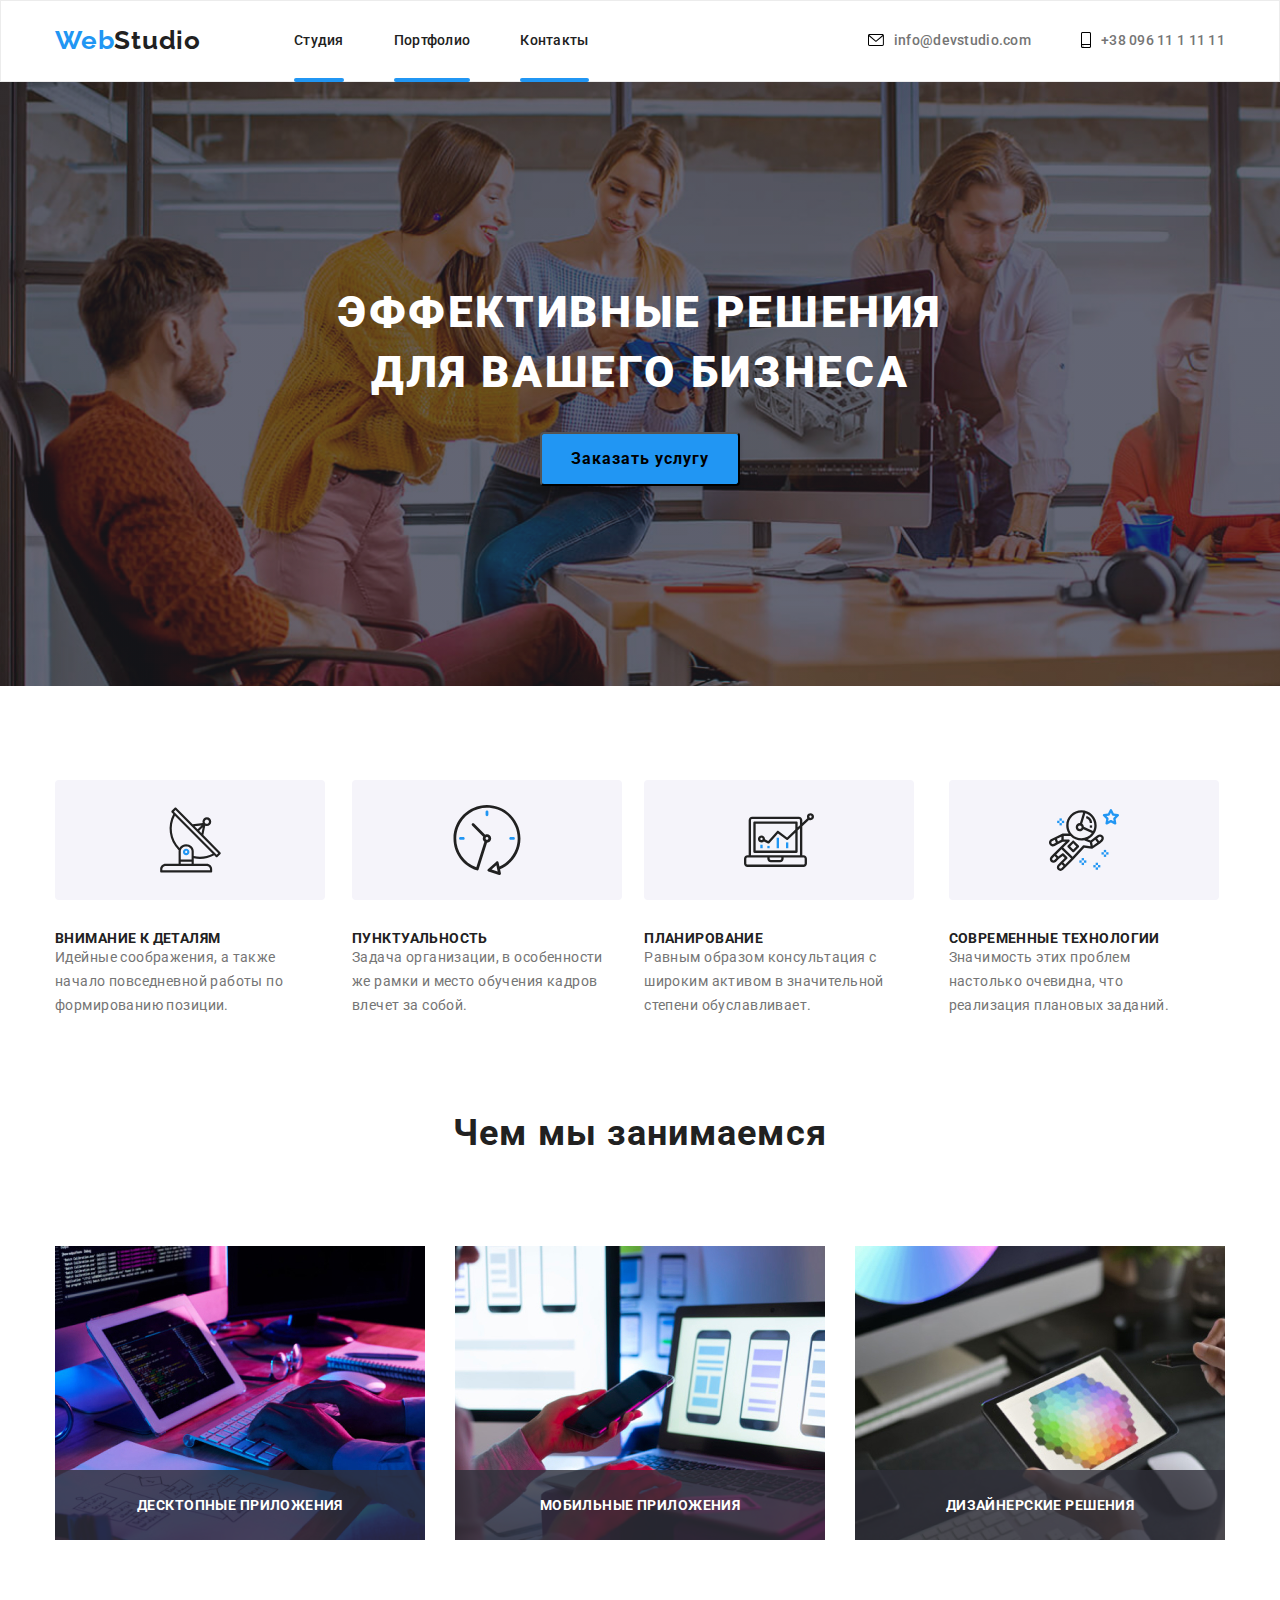
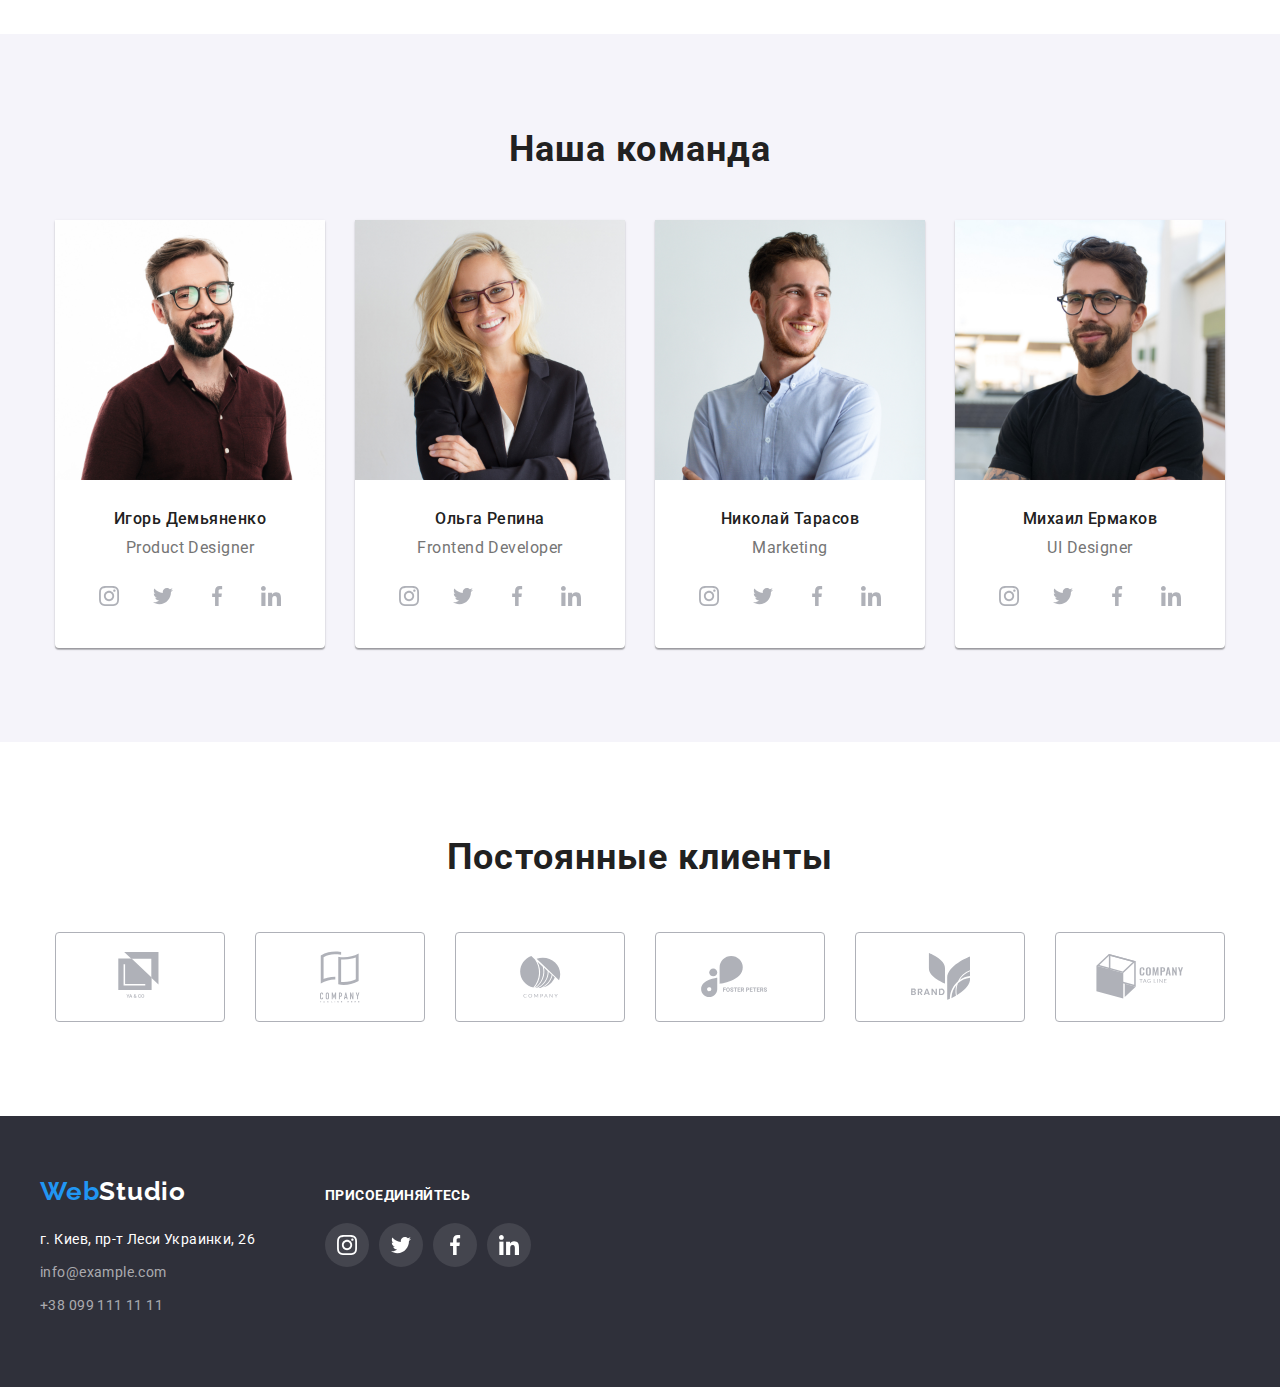
==== index.html @ 0ca14610 "1" ====
<!DOCTYPE html>
<html lang="ru">
<head>
    <meta charset="UTF-8">
    <meta name="viewport" content="width=device-width, initial-scale=1.0">
    <title>WebStudio</title>
    <link rel="stylesheet" href="https://cdnjs.cloudflare.com/ajax/libs/modern-normalize/1.0.0/modern-normalize.min.css">
    <link rel="preconnect" href="https://fonts.gstatic.com">
    <link href="https://fonts.googleapis.com/css2?family=Raleway:wght@700&family=Roboto:wght@400;500;700;900&display=swap"
        rel="stylesheet">
        <link rel="stylesheet" href="./css/styles.css"/>
</head>
<body> 
    <header class="top-heder">
        <div class="container">
        <nav class="navigation">
        <a class="logo" href="WebStudio"><span class="logo-blue">Web</span><span class="logo-black">Studio</span>
        </a>

        <ul class="navigation-list-header">
            <li class="navigation-list-header-item">
                <a class="navigation-list-link" href="./index.html">Студия</a>
            </li>
            <li class="navigation-list-header-item">
                <a class="navigation-list-link" href="./portfolio.html">Портфолио</a>
            </li>
            <li class="navigation-list-header-item">
                <a class="navigation-list-link" href="#">Контакты</a>
            </li>
        </ul>
        </nav>
    <address class="contact">
       <a class="contact-email" href="mailto:info@devstudio.com">
           <svg class="icon-envelope" width="16px" height="12px">
               <use href="./images/sprite.svg#icon-envelope"></use>
           </svg>
        info@devstudio.com</a>
        <a class="contact-tel" href="tel:+380961111111">
            <svg class="icon-smartphone" width="10px" height="16">
                <use href="./images/sprite.svg#icon-smartphone"></use>
            </svg>
            +38 096 11 1 11 11</a>
     </address>
    </div>
    </header>

    <main class="main-section">
        <!--Hero-->
         <section class="hero">
            <div class="hero-black-section">
                <h1 class="main-title">Эффективные решения <br/> для вашего бизнеса</h1>
                <button class="modal-btn" type="button" data-modal-open>Заказать услугу</button>
        </section>
    <!--Details-->
        <section class="details">
            <div class="container"> 
            <ul class="priorities-list">
                <li class="priorities-list-item" >
                    <a class="priorities-list-item-mark" href="">
                        <svg class="priorities-list-item-icon" width="65px" height="">
                            <use href="./images/sprite.svg#icon-antenna"></use>
                        </svg>
                    </a>
                    <h3 class="priorities-list-item-title" >Внимание к деталям</h3>
                    <p class="priorities-list-item-decription">Идейные соображения, а также начало повседневной работы по формированию позиции.</p>
                </li>
                <li class="priorities-list-item" >
                    <a class="priorities-list-item-mark" href="">
                        <svg class="priorities-list-item-icon" width="70px" height="">
                            <use href="./images/sprite.svg#icon-clock"></use>
                        </svg>
                    </a>
                    <h3 class="priorities-list-item-title">Пунктуальность</h3>
                    <p class="priorities-list-item-decription">Задача организации, в особенности же рамки и место обучения кадров влечет за собой.</p>
                </li>
                <li  class="priorities-list-item" >
                    <a class="priorities-list-item-mark" href="">
                        <svg class="priorities-list-item-icon" width="70px" height="">
                            <use href="./images/sprite.svg#icon-diagram"></use>
                        </svg>
                    </a>
                    <h3 class="priorities-list-item-title">Планирование</h3>
                    <p class="priorities-list-item-decription">Равным образом консультация с широким активом в значительной степени обуславливает.</p>
                </li>
                <li class="priorities-list-item" >
                    <a class="priorities-list-item-mark" href="">
                        <svg class="priorities-list-item-icon" width="70px" height="">
                            <use href="./images/sprite.svg#icon-astronaut"></use>
                        </svg>
                    </a>
                    <h3 class="priorities-list-item-title">Современные технологии</h3>
                    <p class="priorities-list-item-decription">Значимость этих проблем настолько очевидна, что реализация плановых заданий.</p>
                </li>
            </ul>
            </div>
        </section>
        
        <!--what are we doing,pictures-->
        <section class="pictures">
            <div class="container">
            <h2 class="title-second">Чем мы занимаемся</h2>
            <ul class="list-pictures-work">
                <li class="list-pictures-work-item">
                    <img src="./images/img.jpg" alt="человек работает за пк" width="370" height="294">
                    <p class="additional-description">Десктопные приложения</p>
                </li> 
                <li class="list-pictures-work-item">
                    <img src="./images/img-2.jpg" alt="человек работает на телефоне" width="370" height="294">
                    <p class="additional-description">Мобильные приложения</p>
                </li>
                <li class="list-pictures-work-item">
                    <img src="./images/img-3.jpg" alt="человек работает на планшете" width="370" height="294">
                    <p class="additional-description">Дизайнерские решения</p>
                </li>
            </ul>
        </div>
        </section>
        
        <!--our-team-->
            <section class="our-team">
                <div class="container">
                <h3 class="web-our-team">Наша команда</h3>
                <ul class="list-pictures-workers">
                   
                    <li class="list-pictures-workers-item">
                        <img src="./images/img-4.jpg" alt="Игорь Демьяненко" width="270" height="260">
                        <h3 class="workers-names">Игорь Демьяненко</h3>
                        <p class="professions">Product Designer</p>
                        <ul class="social-links">
                            <li class="social-links-list">
                                <a class="social-links-list-mark" href="">
                                    <svg class="social-links-icon" width="20" height="20">
                                        <use href="./images/sprite.svg#icon-instagram"></use>
                                    </svg>
                                </a>
                            </li>
                            <li class="social-links-list">
                                <a class="social-links-list-mark" href="">
                                    <svg class="social-links-icon" width="20" height="20">
                                        <use href="./images/sprite.svg#icon-twitter"></use>
                                    </svg>
                                </a>
                            </li>
                            <li class="social-links-list">
                                <a class="social-links-list-mark" href="">
                                    <svg class="social-links-icon" width="20" height="20">
                                        <use href="./images/sprite.svg#icon-facebook"></use>
                                    </svg>
                                </a>
                            </li>
                            <li class="social-links-list">
                                <a class="social-links-list-mark" href="">
                                    <svg class="social-links-icon" width="20" height="20">
                                        <use href="./images/sprite.svg#icon-linkedin"></use>
                                    </svg>
                                </a>
                            </li>
                        </ul>
                    </li>

                    <li class="list-pictures-workers-item">
                        <img src="./images/img-5.jpg" alt="Ольга Репина" width="270" height="260">
                        <h3 class="workers-names">Ольга Репина</h3>
                        <p class="professions">Frontend Developer</p>
                        <ul class="social-links">
                            <li class="social-links-list">
                                <a class="social-links-list-mark" href="">
                                    <svg class="social-links-icon" width="20" height="20">
                                        <use href="./images/sprite.svg#icon-instagram"></use>
                                    </svg>
                                </a>
                                </li>
                                <li class="social-links-list">
                                    <a class="social-links-list-mark" href="">
                                        <svg class="social-links-icon" width="20" height="20">
                                            <use href="./images/sprite.svg#icon-twitter"></use>
                                        </svg>
                                    </a>
                                </li>
                                <li class="social-links-list">
                                    <a class="social-links-list-mark" href="">
                                        <svg class="social-links-icon" width="20" height="20">
                                            <use href="./images/sprite.svg#icon-facebook"></use>
                                        </svg>
                                    </a>
                                </li>
                                <li class="social-links-list">
                                    <a class="social-links-list-mark" href="">
                                        <svg class="social-links-icon" width="20" height="20">
                                            <use href="./images/sprite.svg#icon-linkedin"></use>
                                        </svg>
                                    </a>
                            </li>
                        </ul>
                    </li>
                    
                  
                    <li class="list-pictures-workers-item">
                        <img src="./images/img-6.jpg" alt="Николай Тарасов" width="270" height="260">
                        <h3 class="workers-names">Николай Тарасов</h3>
                        <p class="professions">Marketing</p>
                                <ul class="social-links">
                                    <li class="social-links-list">
                                        <a class="social-links-list-mark" href="">
                                            <svg class="social-links-icon" width="20" height="20">
                                                <use href="./images/sprite.svg#icon-instagram"></use>
                                            </svg>
                                        </a>
                                        </li>
                                        <li class="social-links-list">
                                            <a class="social-links-list-mark" href="">
                                                <svg class="social-links-icon" width="20" height="20">
                                                    <use href="./images/sprite.svg#icon-twitter"></use>
                                                </svg>
                                            </a>
                                        </li>
                                        <li class="social-links-list">
                                            <a class="social-links-list-mark" href="">
                                                <svg class="social-links-icon" width="20" height="20">
                                                    <use href="./images/sprite.svg#icon-facebook"></use>
                                                </svg>
                                            </a>
                                        </li>
                                        <li class="social-links-list">
                                            <a class="social-links-list-mark" href="">
                                                <svg class="social-links-icon" width="20" height="20">
                                                    <use href="./images/sprite.svg#icon-linkedin"></use>
                                                </svg>
                                            </a>
                                    </li>
                                </ul>
                    </li>

                    <li class="list-pictures-workers-item">
                        <img src="./images/img-7.jpg" alt="Михаил Ермаков" width="270" height="260">
                        <h3 class="workers-names">Михаил Ермаков</h3>
                        <p class="professions">UI Designer</p>
                                <ul class="social-links">
                                    <li class="social-links-list">
                                    <a class="social-links-list-mark" href="">
                                        <svg class="social-links-icon" width="20" height="20">
                                            <use href="./images/sprite.svg#icon-instagram"></use>
                                        </svg>
                                    </a>
                                    </li>
                                    <li class="social-links-list">
                                        <a class="social-links-list-mark" href="">
                                            <svg class="social-links-icon" width="20" height="20">
                                                <use href="./images/sprite.svg#icon-twitter"></use>
                                            </svg>
                                        </a>
                                    </li>
                                    <li class="social-links-list">
                                        <a class="social-links-list-mark" href="">
                                            <svg class="social-links-icon" width="20" height="20">
                                                <use href="./images/sprite.svg#icon-facebook"></use>
                                            </svg>
                                        </a>
                                    </li>
                                    <li class="social-links-list">
                                        <a class="social-links-list-mark" href="">
                                            <svg class="social-links-icon" width="20" height="20">
                                                <use href="./images/sprite.svg#icon-linkedin"></use>
                                            </svg>
                                        </a>
                                    </li>
                                </ul>
                    </li>
                    
                </ul>
                
        </section>
        <!--regular-customers-->
        <section class="regular-customers">
            <div class="container">
                <h2 class="regular-customers-title">Постоянные клиенты</h2>
               <ul class="regular-customers-list">
                <li class="regular-customers-item">
                    <a class="regular-customers-mark" href=""> 
                        <svg class="regular-customers-icon" width="45" height="49">
                            <use href="./images/sprite.svg#icon-logo-1"></use>
                        </svg>
                    </a>
                </li>
                <li class="regular-customers-item">
                    <a class="regular-customers-mark" href="">
                        <svg class="regular-customers-icon" width="40" height="52">
                            <use href="./images/sprite.svg#icon-logo-2"></use>
                        </svg>
                    </a>
                </li>
                <li class="regular-customers-item">
                    <a class="regular-customers-mark" href="">
                        <svg class="regular-customers-icon" width="41" height="42">
                            <use href="./images/sprite.svg#icon-logo-3"></use>
                        </svg>
                    </a>
                </li>
                <li class="regular-customers-item">
                    <a class="regular-customers-mark" href="">
                        <svg class="regular-customers-icon" width="79" height="42">
                            <use href="./images/sprite.svg#icon-logo-4"></use>
                        </svg>
                    </a>
                </li>
            <li class="regular-customers-item">
                <a class="regular-customers-mark" href="">
                    <svg class="regular-customers-icon" width="59" height="47">
                        <use href="./images/sprite.svg#icon-logo-5"></use>
                    </svg>
                </a>
            </li>
            <li class="regular-customers-item">
                <a class="regular-customers-mark" href="">
                    <svg class="regular-customers-icon" width="88" height="45">
                        <use href="./images/sprite.svg#icon-logo-6"></use>
                    </svg>
                </a>
            </li>
               </ul>


            </div>

        </section>
    </main>
<!--contacts-->
<footer class="contacts">

    <div class="container">
        <address class="contact">
            <ul class="navigation-list-footer">
                <li class="navigation-list-item">
                    <a class="logo" href="WebStudio"><span class="logo-blue">Web</span><span
                            class="logo-white">Studio</span></a>
                </li>
                <li class="navigation-list-item">
                    <a class="contact-adress" href="https://googl/maps/p9azrNyudhK6fdbVA" target="_blank">г. Киев, пр-т
                        Леси Украинки, 26</a>
                </li>
                <li class="navigation-list-item">
                    <a class="contact-email-footer" href="mailto:info@example.com">info@example.com</a>
                </li>
                <li class="navigation-list-item">
                    <a class="contact-tel-footer" href="tel:+380991111111">+38 099 111 11 11</a>
                </li>
            </ul>

        </address>
        <address class="come-over">
            <h3 class="come-over-title">присоединяйтесь</h3>
            <ul class="social-links">
                <li class="social-links-list">
                    <a class="social-links-list-mark-footer" href="">
                        <svg class="social-links-icon-footer" width="20" height="20">
                            <use href="./images/sprite.svg#icon-instagram"></use>
                        </svg>
                    </a>
                </li>
                <li class="social-links-list">
                    <a class="social-links-list-mark-footer" href="">
                        <svg class="social-links-icon-footer" width="20" height="20">
                            <use href="./images/sprite.svg#icon-twitter"></use>
                        </svg>
                    </a>
                </li>
                <li class="social-links-list">
                    <a class="social-links-list-mark-footer" href="">
                        <svg class="social-links-icon-footer" width="20" height="20">
                            <use href="./images/sprite.svg#icon-facebook"></use>
                        </svg>
                    </a>
                </li>
                <li class="social-links-list">
                    <a class="social-links-list-mark-footer" href="">
                        <svg class="social-links-icon-footer" width="20" height="20">
                            <use href="./images/sprite.svg#icon-linkedin"></use>
                        </svg>
                    </a>
                </li>
            </ul>


        </address>
    </div>
</footer>
<div class="backdrop is-hidden" data-modal>
    <div class="modal">
        <button type="button" class="close-btn" data-modal-close>
            <svg class="close-btn_icon" width="18" height="18">
                <use href="./images/sprite_1.svg#icon-close-black-18dp-2-1"></use>
            </svg>
        </button>
    </div>
</div>
<script src="./js/modal.js"></script>
</body>
</html>
---- css/styles.css ----
/*===========HEADER=========*/

.top-heder {
  padding-top: 24px;
  padding-bottom: 25px;
  border: 1px solid #ececec;
}

.top-heder .container {
  display: flex;
  align-items: center;
}

.navigation {
  display: flex;
  align-items: center;
}

.navigation-list-header {
  display: flex;
  align-items: center;
}

.navigation-list-link .current {
  color: var(--accent-color);
}

.contact {
  display: flex;
  align-items: center;
}

.top-heder .logo {
  display: flex;
  align-items: center;
  margin-right: 93px;
}

.logo {
  font-family: var(--secondary-font);
  font-style: normal;
  font: weight 700;
  font-size: 26px;
  line-height: 1.192;
  letter-spacing: 0.03em;
  color: #2196f3;
}

.logo-blue {
  font-family: var(--secondary-font);
  font-style: normal;
  font-weight: 700;
  font-size: 26px;
  line-height: 1.192;
  letter-spacing: 0.03em;
  color: #2196f3;
}

.logo-black {
  font-family: var(--secondary-font);
  font-style: normal;
  font-weight: 700;
  font-size: 26px;
  line-height: 1.192;
  letter-spacing: 0.03em;
  color: #212121;
}

.logo-white {
  font-family: var(--secondary-font);
  font-style: normal;
  font-weight: 700;
  font-size: 26px;
  line-height: 1.192;
  letter-spacing: 0.03em;
  color: var(--accent-color-logo);
}

a {
  text-decoration: none;
}

:root {
  --main-font: "Roboto", sans-serif;
  --secondary-font: "Raleway", sans-serif;
  --accent-color: #2196f3;
  --accent-color-logo: #ffffff;
}

*, *::before, *::after {
  margin: 0;
  padding: 0;
}

img {
  display: block;
}

body {
  font-family: var(--main-font);
  font-style: normal;
}

.top-heder .navigation-list-header-item:not(:last-child) {
  margin-right: 50px;
}

.navigation-list-link {
  font-weight: 500;
  font-size: 14px;
  line-height: 1.143;
  letter-spacing: 0.02em;
  color: #212121;
  transition-duration: 250ms;
  transition-timing-function: cubic-bezier(0.4, 0, 0.2, 1);
}

.navigation-list-header-item {
  position: relative;
}

.navigation-list-link::after {
  content: "";
  display: block;
  position: absolute;
  width: 100%;
  height: 4px;
  background: #2196F3;
  border-radius: 2px;
  bottom: -32px
}

.top-heder .contact {
  margin-left: auto;
}

.contact-email {
  display: flex;
  align-items: center;
  font-weight: 500;
  font-size: 14px;
  line-height: 1.143;
  letter-spacing: 0.02em;
  color: #757575;
  margin-right: 50px;
  transition-duration: 250ms;
  transition-timing-function: cubic-bezier(0.4, 0, 0.2, 1);
}

.icon-envelope {
  margin-right: 10px;
  transition-duration: 250ms;
  transition-timing-function: cubic-bezier(0.4, 0, 0.2, 1);
}

.contact-email:hover .icon-envelope, .contact-email:focus .icon-envelope {
  fill: var(--accent-color);
}

.contact-tel:hover .icon-smartphone, .contact-tel:focus .icon-smartphone {
  fill: var(--accent-color);
}

.contact-tel {
  display: flex;
  align-items: center;
  font-weight: 500;
  font-size: 14px;
  line-height: 1.143;
  letter-spacing: 0.02em;
  color: #757575;
  transition-duration: 250ms;
  transition-timing-function: cubic-bezier(0.4, 0, 0.2, 1);
}

.icon-smartphone {
  margin-right: 10px;
  transition-duration: 250ms;
  transition-timing-function: cubic-bezier(0.4, 0, 0.2, 1);
}

.contact {
  font-style: normal;
}

.navigation-list-link:hover, .navigation-list-link:focus {
  color: var(--accent-color);
}

.contact-email:hover, .contact-email:focus {
  color: var(--accent-color);
}

.contact-tel:hover, .contact-tel:focus {
  color: var(--accent-color);
}

li {
  list-style-type: none;
}

.container {
  width: 1170px;
  margin: 0 auto;
}

/*========== END-HEADER========*/

/*============HERO============*/

.hero .container {
  display: flex;
  align-items: center;
}

.hero {
  background-image: url("../images/bg.jpg");
}

.modal-btn:hover, .modal-btn:focus {
  color: var(--accent-color-logo);
  background-color: var(--accent-color);
}

.modal-btn {
  min-width: 200px;
  background: #2196f3;
  box-shadow: 0px 4px 4px rgba(0, 0, 0, 0.15);
  border-radius: 4px;
  font-weight: 700;
  font-size: 16px;
  line-height: 1.875;
  text-align: center;
  letter-spacing: 0.06em;
  cursor: pointer;
  padding-top: 10px;
  padding-left: 22px;
  padding-bottom: 10px;
  padding-right: 22px;
  margin-top: 30px;
  transition-duration: 250ms;
  transition-timing-function: cubic-bezier(0.4, 0, 0.2, 1);
}

.main-title {
  width: 100%;
  font-weight: 900;
  font-size: 44px;
  line-height: 1.364;
  text-align: center;
  letter-spacing: 0.06em;
  text-transform: uppercase;
  color: #ffffff;
}

.hero {
  padding: 200px 0;
  background-color: #2f303a;
  background-image: linear-gradient( rgba(47, 48, 58, 0.4), rgba(47, 48, 58, 0.4)), url("../images/bg.jpg");
  background-repeat: no-repeat;
  background-size: cover;
}

.hero-black-section {
  width: 100%;
  border-radius: 0px;
  text-align: center;
}

/*============END-HERO============*/

/*===========Details=========*/

.details .container {
  display: flex;
}

.details {
  padding-top: 94px;
  padding-bottom: 94px;
}

.priorities-list {
  display: flex;
  justify-content: space-between;
}

.priorities-list-item-title {
  display: flex;
  justify-content: space-between;
}

.priorities-list-item-decription {
  display: flex;
}

.priorities-list-item-decription {
  font: weight 400;
  font-size: 14px;
  line-height: 1.714;
  letter-spacing: 0.03em;
  color: #757575;
  margin-right: 30px;
}

.priorities-list-item-title {
  font: weight 700;
  font-size: 14px;
  line-height: 1.143;
  letter-spacing: 0.03em;
  text-transform: uppercase;
  color: #212121;
  margin-right: 30px;
}

.priorities-list-item {}

.priorities-list-item-mark {
  display: flex;
  justify-content: center;
  width: 270px;
  height: 120px;
  background: #F5F4FA;
  border-radius: 4px;
  margin-bottom: 30px;
}

.priorities-list-item-icon {}

/*===========END-Details=========*/

/*=======what-are-we-doing-pictures==*/

.pictures {
  padding-top: 0px;
  padding-bottom: 94px;
}

.title-second {
  display: flex;
  justify-content: center;
}

.list-pictures-work {
  display: flex;
}

.list-pictures-work-item {
  display: flex;
  position: relative;
  margin-right: 30px;
  margin-top: 92px;
}

.additional-description {
  position: absolute;
  width: 205px;
  height: 16px;
  font-family: "Roboto", sans-serif;
  font-style: normal;
  font-weight: 700;
  font-size: 14px;
  line-height: 1.143;
  text-align: center;
  letter-spacing: 0.03em;
  text-transform: uppercase;
  color: #FFFFFF;
  bottom: 0;
  padding-top: 27px;
}

.additional-description {
  display: flex;
  justify-content: center;
  position: absolute;
  width: 370px;
  height: 70px;
  background: rgba(47, 48, 58, 0.8);
}

/*=======END-what-are-we-doing-pictures==*/

/*=========our-team========*/

.our-team {
  padding-top: 94px;
  padding-bottom: 94px;
}

.our-team {
  display: flex;
  background-color: #f5f4fa;
  width: 100%;
}

.web-our-team {
  font: weight 700;
  font-size: 36px;
  line-height: 1.167;
  text-align: center;
  letter-spacing: 0.03em;
  color: #212121;
  margin-bottom: 50px;
}

.list-pictures-workers {
  display: flex;
  justify-content: space-between;
}

.list-pictures-workers-item {
  margin-right: 30px;
  padding-bottom: 30px;
  background: #ffffff;
  box-shadow: 0px 1px 3px rgba(0, 0, 0, 0.12), 0px 1px 1px rgba(0, 0, 0, 0.14), 0px 2px 1px rgba(0, 0, 0, 0.2);
  border-radius: 0px 0px 4px 4px;
}

.professions {
  font-size: 16px;
  line-height: 1.186;
  text-align: center;
  letter-spacing: 0.03em;
  color: #757575;
  margin-top: 10px;
  margin-bottom: 16px;
}

.workers-names {
  font-weight: 500;
  font-size: 16px;
  line-height: 1.186;
  margin-top: 30px;
  font-family: "Roboto", sans-serif;
  font-style: normal;
  text-align: center;
  letter-spacing: 0.03em;
  color: #212121;
}

.title-second {
  font: weight 700;
  font-size: 36px;
  line-height: 1.167;
  text-align: center;
  letter-spacing: 0.03em;
  color: #212121;
}

.social-links-list-mark {
  display: flex;
  justify-content: center;
  align-items: center;
  background: #FFFFFF;
  width: 44px;
  height: 44px;
  border-radius: 50%;
  transition-property: all;
  transition-duration: 250ms;
  transition-timing-function: cubic-bezier(0.4, 0, 0.2, 1);
}

.social-links-list-mark:hover, .social-links-list-mark:focus {
  background-color: var(--accent-color);
}

.social-links-list-mark:hover .social-links-icon, .social-links-list-mark:focus .social-links-icon {
  fill: white;
}

.social-links {
  display: flex;
  justify-content: space-between;
  width: 206px;
  margin: 0 auto;
}

.social-links-icon {
  fill: #AFB1B8;
}

/*=========End-our-team========*/

/*========regular-customers=======*/

.regular-customers-title {
  font-family: "Roboto", sans-serif;
  font-style: normal;
  font-weight: 700;
  font-size: 36px;
  line-height: 1.167;
  text-align: center;
  letter-spacing: 0.03em;
  color: #212121;
  margin-bottom: 54px;
}

.regular-customers-list {
  display: flex;
  justify-content: space-between;
  width: 1170px;
  margin: 0 auto;
}

.regular-customers-mark {
  display: flex;
  justify-content: center;
  align-items: center;
  width: 170px;
  height: 90px;
  border: 1px solid #AFB1B8;
  box-sizing: border-box;
  border-radius: 4px;
  background-color: white;
  transition-property: all;
  transition-duration: 250ms;
  transition-timing-function: cubic-bezier(0.4, 0, 0.2, 1);
}

.regular-customers {
  padding-bottom: 94px;
  padding-top: 94px;
}

.regular-customers-icon {
  fill: #AFB1B8;
}

.regular-customers-mark:hover .regular-customers-icon, .regular-customers-mark:focus .regular-customers-icon {
  fill: var(--accent-color);
}

.regular-customers-mark:hover {
  border-color: var(--accent-color);
}

.regular-customers-mark:focus {
  outline: none;
  border-color: var(--accent-color);
}

/*========contacts========*/

.contacts {
  display: flex;
  background: #2f303a;
  width: 100%;
  padding-bottom: 60px;
  padding-top: 60px;
}

.contacts .contact {
  margin-right: 70px;
}

.contacts .container {
  display: flex;
  width: 1200px;
  align-items: baseline;
}

.navigation-list-footer {
  display: flex;
  flex-direction: column;
}

.navigation-list-item {
  margin-bottom: 20px;
}

.navigation-list-item:not(:first-child) {
  margin-bottom: 9px;
}

.navigation-list-item {
  font-size: 14px;
  line-height: 1.714;
  letter-spacing: 0.03em;
  color: #ffffff;
}

.contact-adress {
  font-family: "Roboto", sans-serif;
  font-style: normal;
  font-weight: normal;
  font-size: 14px;
  line-height: 1.714;
  letter-spacing: 0.03em;
  color: #ffffff;
}

.contact-email-footer {
  font-family: "Roboto", sans-serif;
  font-style: normal;
  font-weight: normal;
  font-size: 14px;
  line-height: 1.174;
  letter-spacing: 0.03em;
  color: rgba(255, 255, 255, 0.6);
}

.contact-tel-footer {
  font-size: 14px;
  line-height: 1.714;
  letter-spacing: 0.03em;
  color: rgba(255, 255, 255, 0.6);
}

/*===========end-contacts=======*/

/*==========come-over========*/

.come-over {
  width: 206px;
  height: 80px;
}

.come-over-title {
  width: 145px;
  font-family: "Roboto", sans-serif;
  font-style: normal;
  font-weight: 700;
  font-size: 14px;
  line-height: 1.143;
  letter-spacing: 0.03em;
  text-transform: uppercase;
  color: #FFFFFF;
  margin-bottom: 20px;
}

.contacts-footer {
  display: flex;
  align-content: flex-start;
}

.social-links-list-mark-footer {
  display: flex;
  justify-content: center;
  align-items: center;
  background: rgba(255, 255, 255, 0.1);
  width: 44px;
  height: 44px;
  border-radius: 50%;
  transition-property: all;
  transition-duration: 250ms;
  transition-timing-function: cubic-bezier(0.4, 0, 0.2, 1);
}

.social-links-list-mark-footer:hover, .social-links-list-mark-footer:focus {
  background-color: var(--accent-color);
}

.social-links {
  display: flex;
  justify-content: space-between;
  width: 206px;
  margin: 0 auto;
}

.social-links-icon-footer {
  fill: white
}

/*===========end-contacts=======*/

/*===========backdrop=======*/

.backdrop {
  position: fixed;
  left: 0;
  top: 0;
  width: 100%;
  height: 100%;
  background-color: rgba(0, 0, 0, 0.1);
  transition-property: all;
  transition-duration: 250ms;
  transition-timing-function: cubic-bezier(0.4, 0, 0.2, 1);
}

.modal {
  position: absolute;
  top: 50%;
  left: 50%;
  transform: translate(-50%, -50%);
  width: 528px;
  min-height: 581px;
  background-color: white;
 
  box-shadow: 0px 1px 3px rgba(0, 0, 0, 0.12), 0px 1px 1px rgba(0, 0, 0, 0.14), 0px 2px 1px rgba(0, 0, 0, 0.2);
  border-radius: 4px;
}

.close-btn {
  position: absolute;
  top: 8px;
  right: 8px;
  width: 30px;
  height: 30px;
  background: #FFFFFF;
  border: 1px solid rgba(0, 0, 0, 0.1);
  box-sizing: border-box;
  border-radius: 50%;
  cursor: pointer;
}

.is-hidden {
  opacity: 0;
  visibility: hidden;
  pointer-events: none;
}

/*===========end-backdrope=======*/
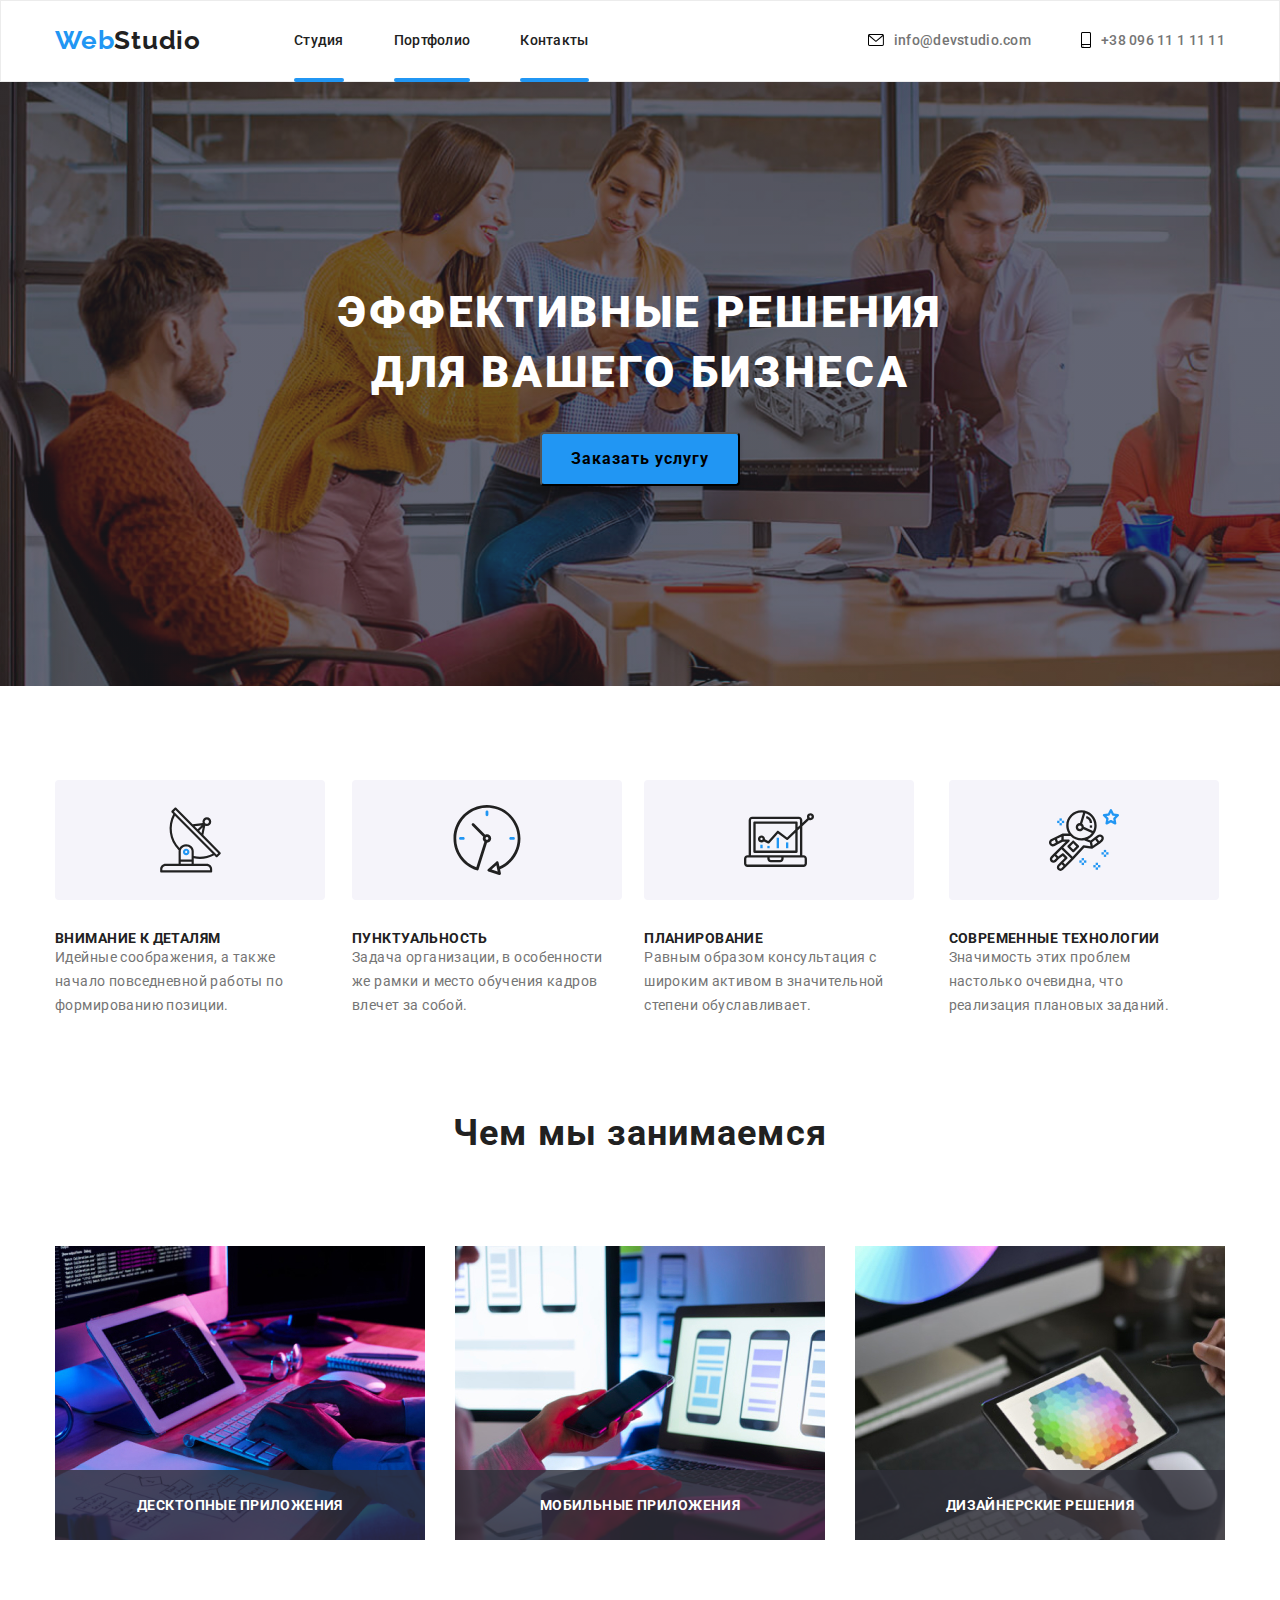
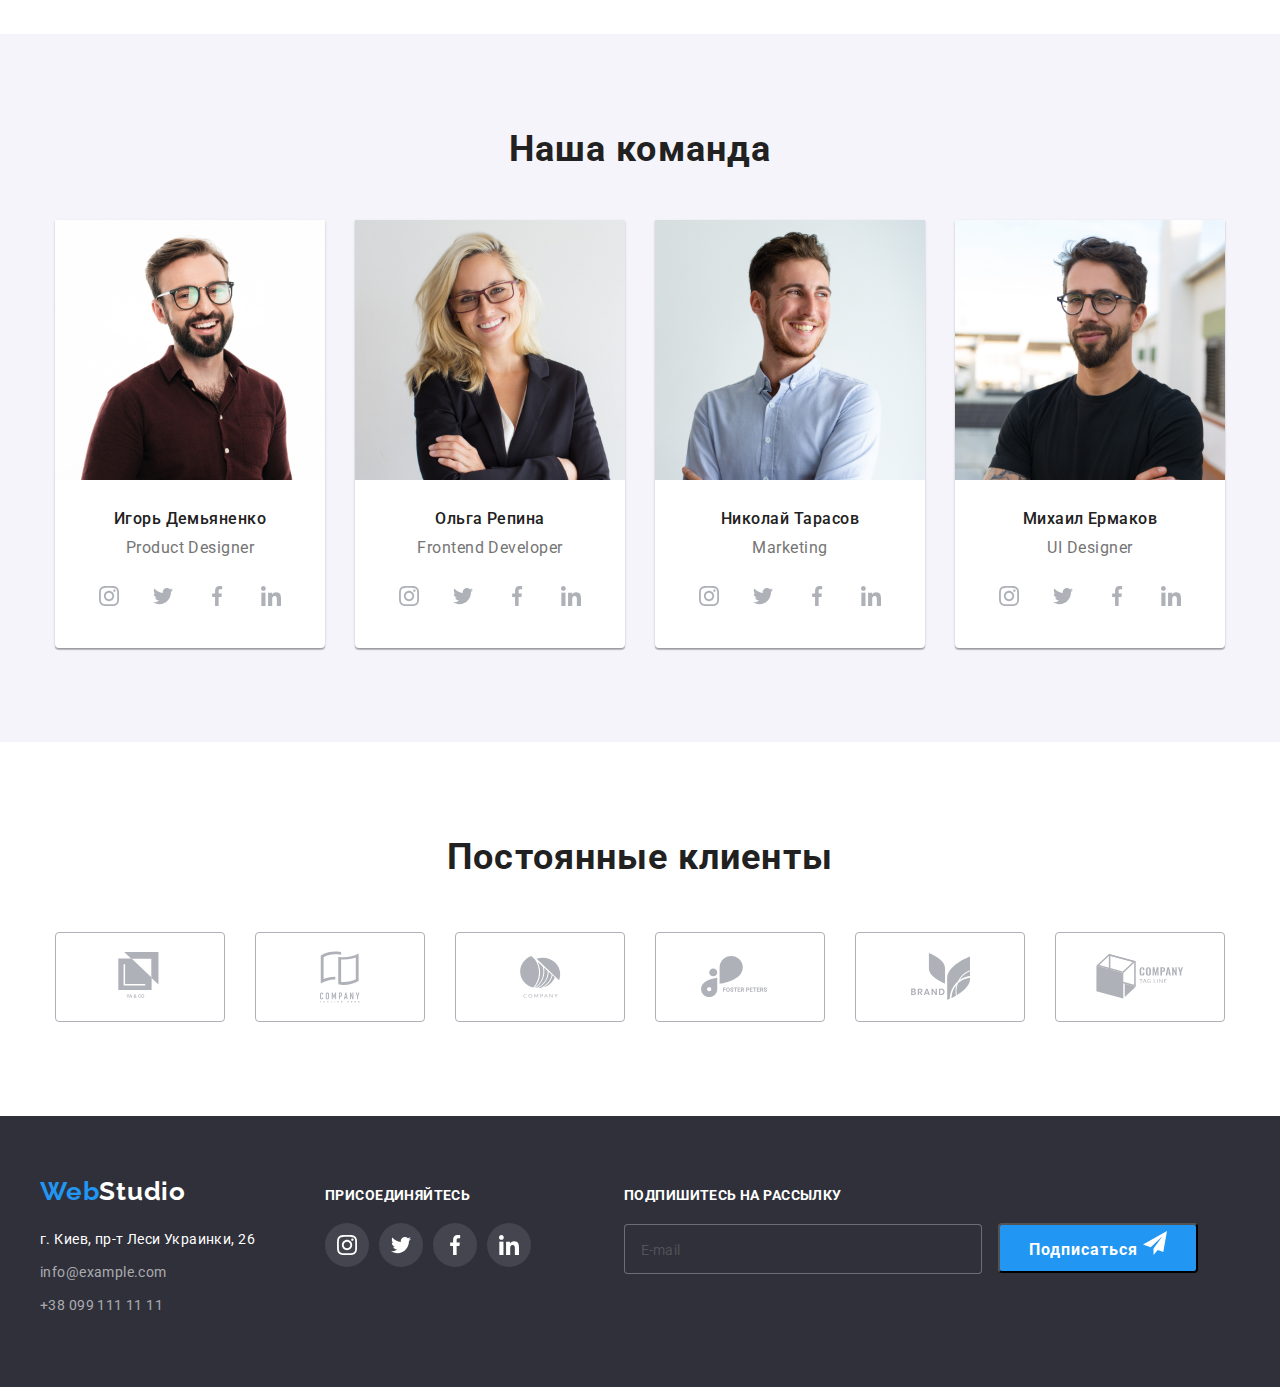
==== commit 793b21c4: "hw_06" ====
--- a/index.html
+++ b/index.html
@@ -380,8 +380,20 @@
                 </li>
             </ul>
 
-
         </address>
+    
+    <form action="#" class="footer-form">
+        <h3 class="footer-form-title">Подпишитесь на рассылку</h3>
+        <label class="footer-form-field">
+            <input type="email" name="user-name-email" class="footer-form-input" placeholder="E-mail"> 
+            <button type="submit" class="footer-form-btn">Подписаться
+                <svg class="icon-icon-send" width="24" height="24">
+                    <use href="./images/sprite_3.svg#icon-icon-send"></use>
+                </svg>
+            </button>
+
+        </label>
+    </form>
     </div>
 </footer>
 <div class="backdrop is-hidden" data-modal>
@@ -391,6 +403,45 @@
                 <use href="./images/sprite_1.svg#icon-close-black-18dp-2-1"></use>
             </svg>
         </button>
+        <p class="data">Оставьте свои данные, мы вам перезвоним</p>
+        <form action="#" class="modal-form">
+            <label class="modal-form-field">
+                Имя
+                <span class="modal-form-wrapper">
+                <input type="text" name="user-name" class="modal-form-input" />
+                <svg class="icon-input" width="18" height="18">
+                    <use href="./images/sprite_2.svg#icon-person-black-18dp-1">
+                    </use>
+                </svg>
+                </span>
+            </label>
+            <label class="modal-form-field">
+                Телефон
+                <span class="modal-form-wrapper">
+                <input type="tel" name="user-tel" class="modal-form-input" />
+                <svg class="icon-input" width="18" height="18">
+                    <use href="./images/sprite_2.svg#icon-phone-black-18dp-1"></use>
+                </svg>
+                </span>
+            </label>
+        <label class="modal-form-field">
+            Почта
+            <span class="modal-form-wrapper">
+            <input type="email" name="user-email" class="modal-form-input" />
+            <svg class="icon-input" width="18" height="18">
+                <use href="./images/sprite_2.svg#icon-email-black-18dp-1"></use>
+            
+            </svg>
+            </span>
+        </label>
+        <label class="modal-form-field">
+            Коментарий
+            <textarea name="user-text" class="modal-form-textarea" placeholder="Введите текст"></textarea>
+        </label>
+        <input id="user-checkbox" type="checkbox" name="user-checkbox" value="accept-policy" class="modal-form-politic visually-hidden" />
+        <label for="user-checkbox" class="modal-form-text">Соглашаюсь с рассылкой и принимаю <a class="modal-form-secondary-text" href="#">Условия договора</a></label>
+        <button type="submit" class="modal-form-btn">Отправить</button>
+        </form>
     </div>
 </div>
 <script src="./js/modal.js"></script>
--- a/css/styles.css
+++ b/css/styles.css
@@ -204,6 +204,17 @@
   margin: 0 auto;
 }
 
+.visually-hidden {
+  position: absolute !important;
+  clip: rect(1px 1px 1px 1px);
+  clip: rect(1px, 1px, 1px, 1px);
+  padding: 0 !important;
+  border: 0 !important;
+  height: 1px !important;
+  width: 1px !important;
+  overflow: hidden;
+}
+
 /*========== END-HEADER========*/
 
 /*============HERO============*/
@@ -613,6 +624,7 @@
 .come-over {
   width: 206px;
   height: 80px;
+  margin-right: 93px;
 }
 
 .come-over-title {
@@ -660,6 +672,64 @@
 .social-links-icon-footer {
   fill: white
 }
+
+/*======footer-form======*/
+
+.footer-form {
+  display: flex;
+  flex-direction: column;
+}
+
+.footer-form-title {
+  font-family: var(--main-font);
+  font-style: normal;
+  font-weight: 700;
+  font-size: 14px;
+  line-height: 1.143;
+  letter-spacing: 0.03em;
+  text-transform: uppercase;
+  color: #FFFFFF;
+  margin-bottom: 20px;
+}
+
+.footer-form-btn {
+  width: 200px;
+  height: 50px;
+  border-radius: 4px;
+  background: #2196F3;
+  font-family: var(--main-font);
+  font-style: normal;
+  font-weight: 700;
+  font-size: 16px;
+  line-height: 1.875;
+  letter-spacing: 0.06em;
+  color: #FFFFFF;
+}
+
+.footer-form-input {
+  width: 358px;
+  height: 50px;
+  border: 1px solid rgba(255, 255, 255, 0.3);
+  box-sizing: border-box;
+  background: #2F303A;
+  border-radius: 4px;
+  margin-right: 12px;
+}
+
+::placeholder {
+  font-family: var(--main-font);
+  font-weight: 400;
+  font-size: 16px;
+  line-height: 1.25;
+  letter-spacing: 0.03em;
+  color: rgba(255, 255, 255, 0.6);
+  padding-top: 15px;
+  padding-bottom: 15px;
+  padding-left: 16px;
+}
+
+
+/*======end-footer-form======*/
 
 /*===========end-contacts=======*/
 
@@ -685,9 +755,9 @@
   width: 528px;
   min-height: 581px;
   background-color: white;
- 
   box-shadow: 0px 1px 3px rgba(0, 0, 0, 0.12), 0px 1px 1px rgba(0, 0, 0, 0.14), 0px 2px 1px rgba(0, 0, 0, 0.2);
   border-radius: 4px;
+  padding: 40px;
 }
 
 .close-btn {
@@ -709,4 +779,167 @@
   pointer-events: none;
 }
 
+.modal-form {
+  display: flex;
+  flex-direction: column;
+}
+
+.modal-form-field {
+  margin-bottom: 10px;
+  font-family: var(--main-font);
+  font-style: normal;
+  font-weight: 400;
+  font-size: 12px;
+  line-height: 1, 167;
+  letter-spacing: 0.01em;
+  color: #757575;
+}
+
+.data {
+  width: 448px;
+  height: 23px;
+  font-family: var(--main-font);
+  font-weight: 700;
+  font-size: 20px;
+  line-height: 1.15;
+  text-align: center;
+  letter-spacing: 0.03em;
+  color: #212121;
+  margin-bottom: 12px;
+}
+
+.modal-form-input {
+  width: 100%;
+  height: 40px;
+  border: 1px solid rgba(33, 33, 33, 0.2);
+  box-sizing: border-box;
+  border-radius: 4px;
+  padding-left: 42px;
+}
+
+.modal-form-wrapper {
+  position: relative;
+  display: block;
+  margin-top: 4px;
+}
+
+.modal-form-input:focus {
+  outline: none;
+  border-color: var(--accent-color);
+}
+
+.modal-form-input:focus+.icon-input {
+  fill: var(--accent-color);
+}
+
+.modal-form-textarea {
+  width: 100%;
+  height: 120px;
+  border: 1px solid rgba(33, 33, 33, 0.2);
+  box-sizing: border-box;
+  border-radius: 4px;
+  padding-left: 42px;
+  margin-top: 4px;
+  transition-property: all;
+  transition-duration: 250ms;
+  transition-timing-function: cubic-bezier(0.4, 0, 0.2, 1);
+  padding-top: 12px;
+  padding-bottom: 12px;
+  padding-left: 16px;
+  padding-right: 16px;
+  resize: none;
+}
+
+::placeholder {
+  font-family: var(--main-font);
+  font-weight: 400;
+  font-size: 14px;
+  line-height: 1, 143;
+  letter-spacing: 0.01em;
+  color: rgba(117, 117, 117, 0.5);
+}
+
+.modal-form-textarea:focus {
+  outline: none;
+  border-color: var(--accent-color);
+}
+
+.modal-form-textarea:focus {
+  outline: none;
+  border-color: var(--accent-color);
+}
+
+.modal-form-btn {
+  display: block;
+  width: 200px;
+  height: 50px;
+  background: #2196F3;
+  box-shadow: 0px 4px 4px rgba(0, 0, 0, 0.15);
+  border-radius: 4px;
+  font-family: var(--main-font);
+  font-weight: 700;
+  font-size: 16px;
+  line-height: 1.875;
+  align-items: center;
+  text-align: center;
+  letter-spacing: 0.06em;
+  color: #FFFFFF;
+  margin: 0 auto;
+  border-color: transparent;
+}
+
+.icon-input {
+  display: block;
+  position: absolute;
+  width: 18px;
+  height: 18px;
+  left: 12px;
+  top: 50%;
+  transform: translateY(-50%);
+  transition-property: all;
+  transition-duration: 250ms;
+  transition-timing-function: cubic-bezier(0.4, 0, 0.2, 1);
+}
+
+.modal-form-text::before {
+  display: inline-block;
+  content: "";
+  width: 16px;
+  height: 15px;
+  border: 1px solid black;
+  border-radius: 2px;
+  margin-right: 8.38px;
+  transition-property: all;
+  transition-duration: 250ms;
+  transition-timing-function: cubic-bezier(0.4, 0, 0.2, 1);
+}
+
+.modal-form-politic:checked+.modal-form-text::before {
+  background: var(--accent-color);
+  background-image: url("../images/icon_check.jpg");
+  border: transparent;
+}
+
+.modal-form-text {
+  font-family: var(--main-font);
+  font-weight: 400;
+  font-size: 14px;
+  line-height: 1.714;
+  letter-spacing: 0.03em;
+  color: #757575;
+  margin-bottom: 30px;
+}
+
+.modal-form-secondary-text {
+  font-family: var(--main-font);
+  font-style: normal;
+  font-weight: 400;
+  font-size: 14px;
+  line-height: 1.714;
+  letter-spacing: 0.03em;
+  color: var(--accent-color);
+  text-decoration: underline;
+  text-decoration-skip-ink: none;
+}
+
 /*===========end-backdrope=======*/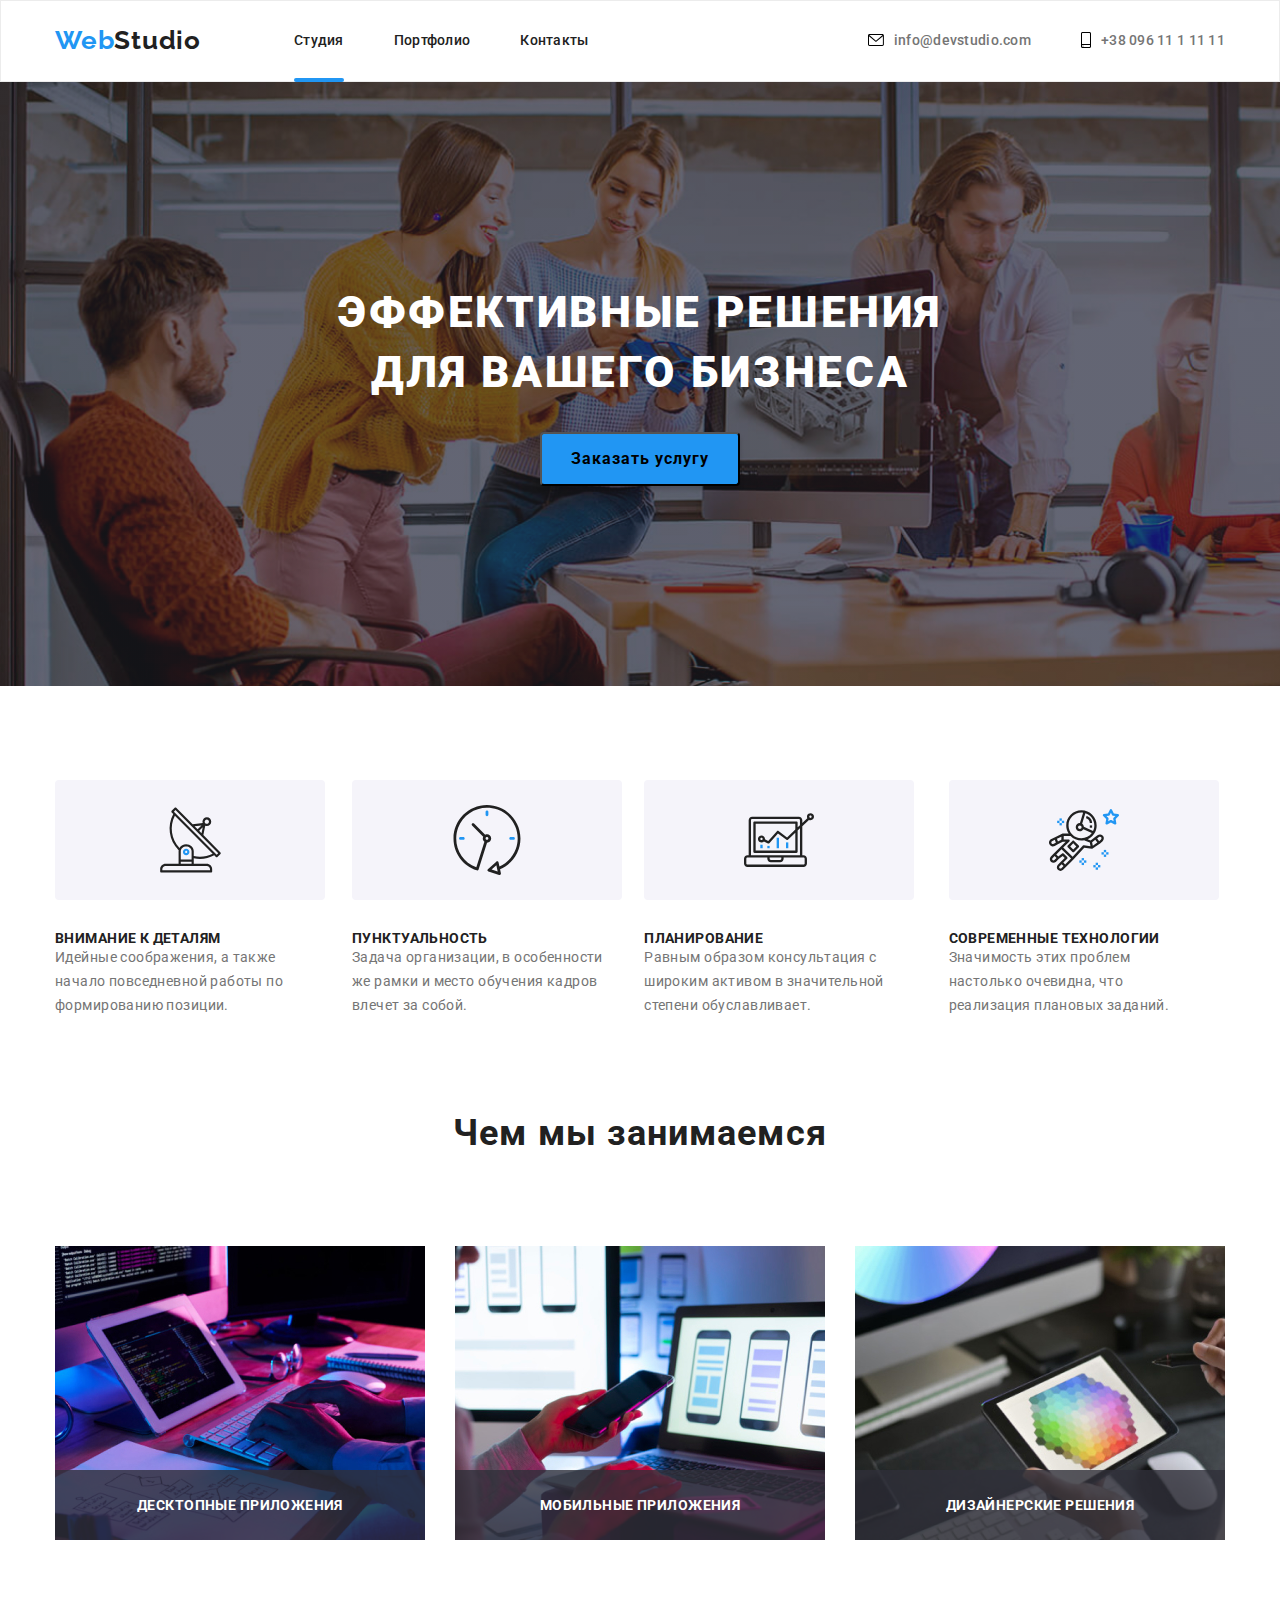
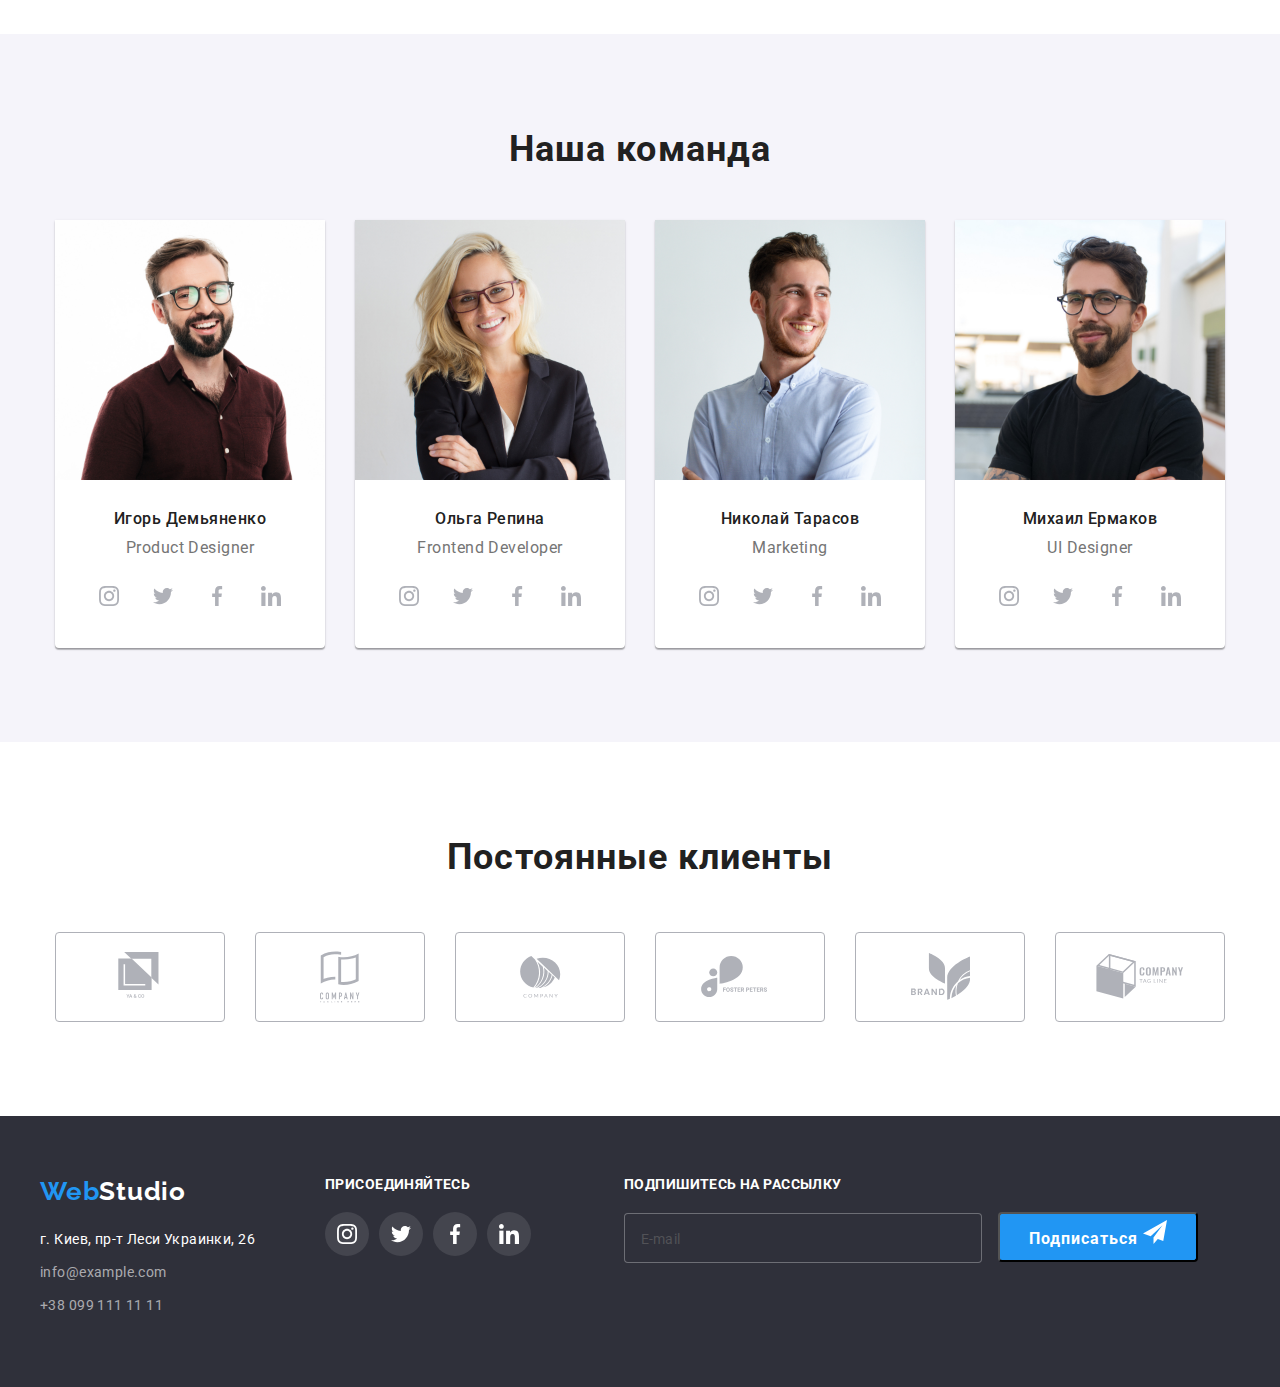
==== commit 5a9b25c3: "fixed :after" ====
--- a/index.html
+++ b/index.html
@@ -19,10 +19,10 @@
 
         <ul class="navigation-list-header">
             <li class="navigation-list-header-item">
-                <a class="navigation-list-link" href="./index.html">Студия</a>
+                <a class="navigation-list-link-first" href="./index.html">Студия</a>
             </li>
             <li class="navigation-list-header-item">
-                <a class="navigation-list-link" href="./portfolio.html">Портфолио</a>
+                <a class="navigation-list-link-second" href="./portfolio.html">Портфолио</a>
             </li>
             <li class="navigation-list-header-item">
                 <a class="navigation-list-link" href="#">Контакты</a>
--- a/css/styles.css
+++ b/css/styles.css
@@ -19,10 +19,6 @@
 .navigation-list-header {
   display: flex;
   align-items: center;
-}
-
-.navigation-list-link .current {
-  color: var(--accent-color);
 }
 
 .contact {
@@ -105,7 +101,7 @@
   margin-right: 50px;
 }
 
-.navigation-list-link {
+.navigation-list-link-first {
   font-weight: 500;
   font-size: 14px;
   line-height: 1.143;
@@ -115,11 +111,31 @@
   transition-timing-function: cubic-bezier(0.4, 0, 0.2, 1);
 }
 
+.navigation-list-link-second {
+  font-weight: 500;
+  font-size: 14px;
+  line-height: 1.143;
+  letter-spacing: 0.02em;
+  color: #212121;
+  transition-duration: 250ms;
+  transition-timing-function: cubic-bezier(0.4, 0, 0.2, 1);
+}
+
+.navigation-list-link {
+  font-weight: 500;
+  font-size: 14px;
+  line-height: 1.143;
+  letter-spacing: 0.02em;
+  color: #212121;
+  transition-duration: 250ms;
+  transition-timing-function: cubic-bezier(0.4, 0, 0.2, 1);
+}
+
 .navigation-list-header-item {
   position: relative;
 }
 
-.navigation-list-link::after {
+.navigation-list-link-first:after {
   content: "";
   display: block;
   position: absolute;
@@ -183,7 +199,7 @@
   font-style: normal;
 }
 
-.navigation-list-link:hover, .navigation-list-link:focus {
+.navigation-list-link-first:hover, .navigation-list-link-first:focus {
   color: var(--accent-color);
 }
 
@@ -567,7 +583,7 @@
 .contacts .container {
   display: flex;
   width: 1200px;
-  align-items: baseline;
+  align-item s: baseline;
 }
 
 .navigation-list-footer {
@@ -727,7 +743,6 @@
   padding-bottom: 15px;
   padding-left: 16px;
 }
-
 
 /*======end-footer-form======*/
 
@@ -773,6 +788,11 @@
   cursor: pointer;
 }
 
+.close-btn:hover 
+.close-btn:focus {
+  color: var(--accent-color);
+}
+
 .is-hidden {
   opacity: 0;
   visibility: hidden;
